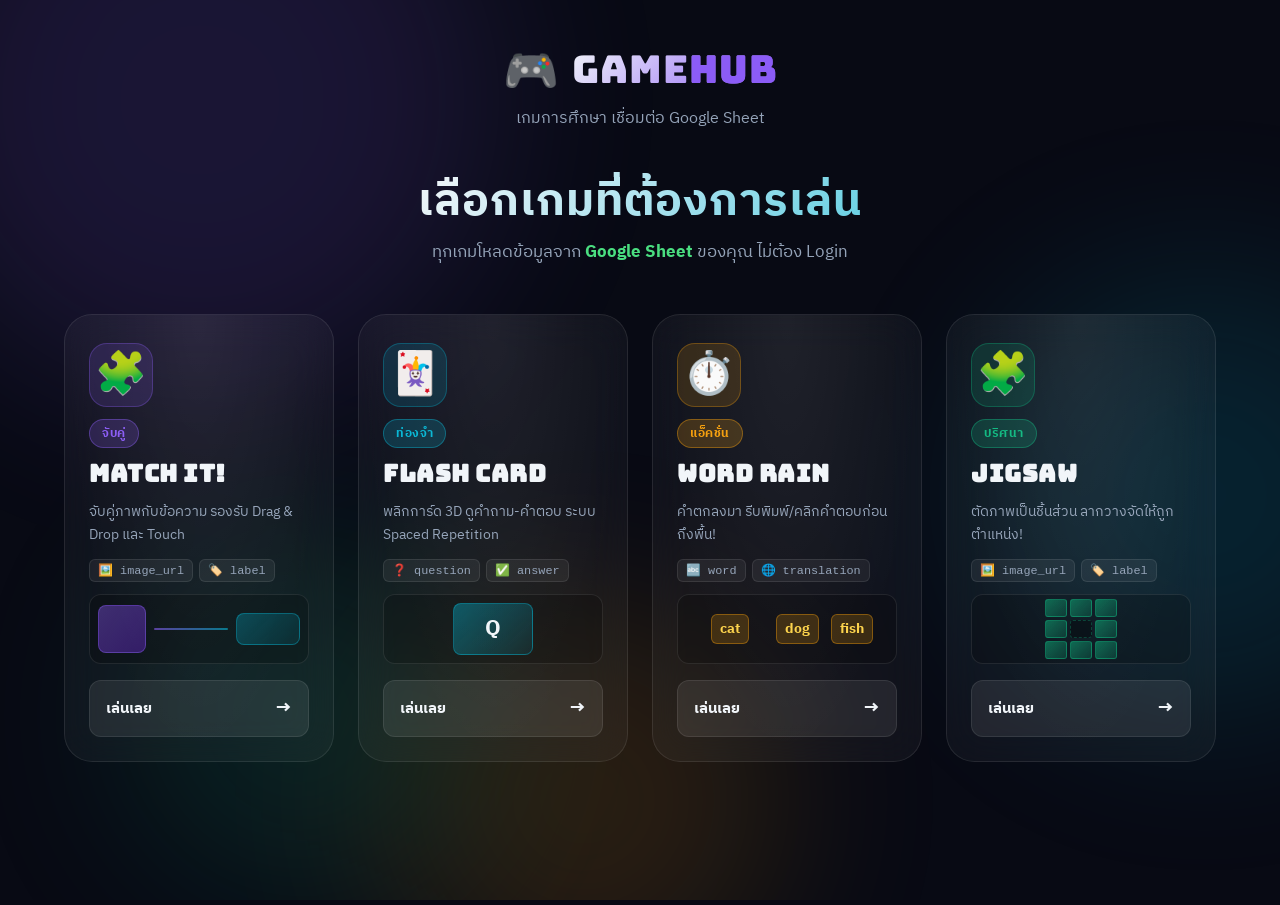
==== index.html @ a3cfdd0a "Initial commit: Educational Game Hub with 4 games connected to Google Sheets" ====
<!DOCTYPE html>
<html lang="th">
<head>
  <meta charset="UTF-8"/>
  <meta name="viewport" content="width=device-width, initial-scale=1.0"/>
  <title>🎮 Game Hub — เกมการศึกษา</title>
  <meta name="description" content="รวมเกมการศึกษาเชื่อมต่อ Google Sheet เล่นได้เลย ไม่ต้อง login"/>
  <link rel="preconnect" href="https://fonts.googleapis.com"/>
  <link rel="preconnect" href="https://fonts.gstatic.com" crossorigin/>
  <link href="https://fonts.googleapis.com/css2?family=Bungee&family=Orbitron:wght@700;900&family=IBM+Plex+Sans:wght@300;400;500;600;700&family=IBM+Plex+Sans+Thai:wght@300;400;500;600;700&display=swap" rel="stylesheet"/>
  <link rel="stylesheet" href="hub.css"/>
</head>
<body>

<div class="bg-orbs" aria-hidden="true">
  <div class="orb orb-1"></div>
  <div class="orb orb-2"></div>
  <div class="orb orb-3"></div>
  <div class="orb orb-4"></div>
</div>

<header class="hub-header">
  <div class="hub-header-inner">
    <div class="hub-logo">
      <span class="hub-logo-icon">🎮</span>
      <span class="hub-logo-text">Game<span class="accent">Hub</span></span>
    </div>
    <p class="hub-logo-sub">เกมการศึกษา เชื่อมต่อ Google Sheet</p>
  </div>
</header>

<main class="hub-main">

  <section class="hero">
    <h1 class="hero-title">เลือกเกมที่ต้องการเล่น</h1>
    <p class="hero-sub">ทุกเกมโหลดข้อมูลจาก <strong>Google Sheet</strong> ของคุณ ไม่ต้อง Login</p>
  </section>

  <section class="games-grid">

    <!-- Match It! -->
    <a href="match/" class="game-card" id="card-match">
      <div class="card-glow"></div>
      <div class="card-icon-wrap">
        <div class="card-icon">🧩</div>
        <div class="card-icon-bg"></div>
      </div>
      <div class="card-badge" style="--badge-color:#8b5cf6">จับคู่</div>
      <h2 class="card-title">Match It!</h2>
      <p class="card-desc">จับคู่ภาพกับข้อความ รองรับ Drag & Drop และ Touch</p>
      <div class="card-tags">
        <span class="tag">🖼️ image_url</span>
        <span class="tag">🏷️ label</span>
      </div>
      <div class="card-preview match-preview">
        <div class="prev-img-card"></div>
        <div class="prev-line"></div>
        <div class="prev-lbl-card"></div>
      </div>
      <div class="card-play-btn">เล่นเลย <span>→</span></div>
    </a>

    <!-- Flash Card -->
    <a href="flashcard/" class="game-card" id="card-flash">
      <div class="card-glow"></div>
      <div class="card-icon-wrap">
        <div class="card-icon">🃏</div>
        <div class="card-icon-bg"></div>
      </div>
      <div class="card-badge" style="--badge-color:#06b6d4">ท่องจำ</div>
      <h2 class="card-title">Flash Card</h2>
      <p class="card-desc">พลิกการ์ด 3D ดูคำถาม-คำตอบ ระบบ Spaced Repetition</p>
      <div class="card-tags">
        <span class="tag">❓ question</span>
        <span class="tag">✅ answer</span>
      </div>
      <div class="card-preview flash-preview">
        <div class="prev-flash-card">
          <div class="prev-flash-front">Q</div>
          <div class="prev-flash-back">A</div>
        </div>
      </div>
      <div class="card-play-btn">เล่นเลย <span>→</span></div>
    </a>

    <!-- Word Rain -->
    <a href="wordrain/" class="game-card" id="card-rain">
      <div class="card-glow"></div>
      <div class="card-icon-wrap">
        <div class="card-icon">⏱️</div>
        <div class="card-icon-bg"></div>
      </div>
      <div class="card-badge" style="--badge-color:#f59e0b">แอ็คชั่น</div>
      <h2 class="card-title">Word Rain</h2>
      <p class="card-desc">คำตกลงมา รีบพิมพ์/คลิกคำตอบก่อนถึงพื้น!</p>
      <div class="card-tags">
        <span class="tag">🔤 word</span>
        <span class="tag">🌐 translation</span>
      </div>
      <div class="card-preview rain-preview">
        <div class="rain-word rain-w1">cat</div>
        <div class="rain-word rain-w2">dog</div>
        <div class="rain-word rain-w3">fish</div>
      </div>
      <div class="card-play-btn">เล่นเลย <span>→</span></div>
    </a>

    <!-- Jigsaw -->
    <a href="jigsaw/" class="game-card" id="card-jigsaw">
      <div class="card-glow"></div>
      <div class="card-icon-wrap">
        <div class="card-icon">🧩</div>
        <div class="card-icon-bg"></div>
      </div>
      <div class="card-badge" style="--badge-color:#10b981">ปริศนา</div>
      <h2 class="card-title">Jigsaw</h2>
      <p class="card-desc">ตัดภาพเป็นชิ้นส่วน ลากวางจัดให้ถูกตำแหน่ง!</p>
      <div class="card-tags">
        <span class="tag">🖼️ image_url</span>
        <span class="tag">🏷️ label</span>
      </div>
      <div class="card-preview jigsaw-preview">
        <div class="jig-grid">
          <div class="jig-piece jig-p1"></div>
          <div class="jig-piece jig-p2"></div>
          <div class="jig-piece jig-p3"></div>
          <div class="jig-piece jig-p4"></div>
          <div class="jig-piece jig-p5 jig-empty"></div>
          <div class="jig-piece jig-p6"></div>
          <div class="jig-piece jig-p7"></div>
          <div class="jig-piece jig-p8"></div>
          <div class="jig-piece jig-p9"></div>
        </div>
      </div>
      <div class="card-play-btn">เล่นเลย <span>→</span></div>
    </a>

  </section>



</main>



</body>
</html>
---- hub.css ----
/* ================================================
   Game Hub — hub.css
   Dark Glassmorphism Hub Design
   ================================================ */

*, *::before, *::after { box-sizing: border-box; margin: 0; padding: 0; }

:root {
  --bg:       #080a14;
  --glass:    rgba(255,255,255,0.04);
  --glass2:   rgba(255,255,255,0.08);
  --border:   rgba(255,255,255,0.09);
  --text-1:   #f1f5f9;
  --text-2:   #94a3b8;
  --text-3:   #475569;
  --accent:   #8b5cf6;
  --c2:       #06b6d4;
  --c3:       #f59e0b;
  --c4:       #10b981;
  --radius:   20px;
  --trans:    0.3s cubic-bezier(0.4,0,0.2,1);
  --spring:   0.5s cubic-bezier(0.34,1.56,0.64,1);

  /* ── Fonts ── */
  --font-logo:  'Bungee', 'IBM Plex Sans Thai', sans-serif;
  --font-num:   'Orbitron', 'IBM Plex Sans', sans-serif;
  --font-ui:    'IBM Plex Sans Thai', 'IBM Plex Sans', sans-serif;
  --font-body:  'IBM Plex Sans Thai', 'IBM Plex Sans', sans-serif;
}

html { scroll-behavior: smooth; font-size: 16px; }
body {
  font-family: var(--font-body);
  background: var(--bg);
  color: var(--text-1);
  min-height: 100vh;
  overflow-x: hidden;
}

/* ── Orbs ── */
.bg-orbs { position: fixed; inset: 0; z-index: 0; pointer-events: none; overflow: hidden; }
.orb {
  position: absolute; border-radius: 50%;
  filter: blur(90px); opacity: 0.14;
  animation: orb-drift 14s ease-in-out infinite alternate;
}
.orb-1 { width:600px;height:600px;background:var(--accent);top:-200px;left:-100px;animation-duration:15s; }
.orb-2 { width:450px;height:450px;background:var(--c2);top:30%;right:-150px;animation-duration:18s;animation-delay:-6s; }
.orb-3 { width:400px;height:400px;background:var(--c3);bottom:-100px;left:30%;animation-duration:12s;animation-delay:-3s; }
.orb-4 { width:350px;height:350px;background:var(--c4);top:60%;left:10%;animation-duration:20s;animation-delay:-9s; }
@keyframes orb-drift {
  from { transform: translate(0,0) scale(1); }
  to   { transform: translate(50px,70px) scale(1.12); }
}

/* ── Header ── */
.hub-header {
  position: relative; z-index: 10;
  padding: 40px 24px 0;
  text-align: center;
}
.hub-header-inner { max-width: 900px; margin: 0 auto; }
.hub-logo {
  display: inline-flex; align-items: center; gap: 12px;
  font-family: var(--font-logo);
  font-size: clamp(1.8rem, 4vw, 2.4rem);
  letter-spacing: 1px;
}
.hub-logo-icon { font-size: clamp(2rem, 4vw, 2.8rem); animation: float 3s ease-in-out infinite alternate; }
@keyframes float {
  from { transform: translateY(0) rotate(-5deg); }
  to   { transform: translateY(-8px) rotate(5deg); }
}
.hub-logo-text {
  background: linear-gradient(135deg,#f1f5f9,var(--accent));
  -webkit-background-clip:text; -webkit-text-fill-color:transparent; background-clip:text;
}
.accent { color: var(--accent); -webkit-text-fill-color: var(--accent); }
.hub-logo-sub { color: var(--text-2); font-size: clamp(0.85rem, 2vw, 1rem); margin-top: 6px; font-family: var(--font-ui); }

/* ── Main ── */
.hub-main { position: relative; z-index: 1; max-width: 1200px; margin: 0 auto; padding: clamp(20px, 4vw, 40px) clamp(16px, 4vw, 24px) 80px; }

/* ── Hero ── */
.hero { text-align: center; margin-bottom: clamp(32px, 5vw, 48px); }
.hero-title {
  font-family: var(--font-logo);
  font-size: clamp(1.6rem, 4vw, 2.8rem);
  letter-spacing: 1px; line-height: 1.2; margin-bottom: 12px;
  background: linear-gradient(135deg,#f1f5f9 30%,var(--c2));
  -webkit-background-clip: text; -webkit-text-fill-color: transparent; background-clip: text;
}
.hero-sub { color: var(--text-2); font-size: clamp(0.9rem, 2vw, 1.05rem); }
.hero-sub strong { color: #4ade80; }

/* ── Games Grid ── */
.games-grid {
  display: grid;
  grid-template-columns: repeat(4, 1fr);
  gap: clamp(14px, 2vw, 24px);
  margin-bottom: 64px;
}

/* ── Game Card ── */
.game-card {
  position: relative;
  background: var(--glass);
  backdrop-filter: blur(20px); -webkit-backdrop-filter: blur(20px);
  border: 1px solid var(--border);
  border-radius: 28px;
  padding: 28px 24px 24px;
  text-decoration: none;
  color: var(--text-1);
  overflow: hidden;
  transition: transform var(--trans), border-color var(--trans), box-shadow var(--trans);
  animation: card-in 0.6s var(--spring) both;
  cursor: pointer;
  display: flex; flex-direction: column; gap: 12px;
}
.game-card:nth-child(1){animation-delay:0.05s}
.game-card:nth-child(2){animation-delay:0.15s}
.game-card:nth-child(3){animation-delay:0.25s}
.game-card:nth-child(4){animation-delay:0.35s}
@keyframes card-in {
  from { opacity:0; transform: translateY(40px) scale(0.95); }
  to   { opacity:1; transform: translateY(0) scale(1); }
}

.game-card:hover {
  transform: translateY(-8px) scale(1.02);
  border-color: rgba(139,92,246,0.5);
  box-shadow: 0 24px 60px rgba(0,0,0,0.5), 0 0 40px rgba(139,92,246,0.15);
}
#card-match:hover  { border-color: rgba(139,92,246,0.6); box-shadow: 0 24px 60px rgba(0,0,0,0.5), 0 0 40px rgba(139,92,246,0.25); }
#card-flash:hover  { border-color: rgba(6,182,212,0.6);  box-shadow: 0 24px 60px rgba(0,0,0,0.5), 0 0 40px rgba(6,182,212,0.25); }
#card-rain:hover   { border-color: rgba(245,158,11,0.6); box-shadow: 0 24px 60px rgba(0,0,0,0.5), 0 0 40px rgba(245,158,11,0.25); }
#card-jigsaw:hover { border-color: rgba(16,185,129,0.6); box-shadow: 0 24px 60px rgba(0,0,0,0.5), 0 0 40px rgba(16,185,129,0.25); }

/* Glow overlay */
.card-glow {
  position: absolute; inset: 0; border-radius: inherit;
  background: radial-gradient(ellipse at 50% 0%, rgba(255,255,255,0.06), transparent 70%);
  pointer-events: none;
}

/* Card Icon */
.card-icon-wrap { position: relative; width: 64px; height: 64px; }
.card-icon {
  font-size: 2.6rem; line-height: 64px; text-align: center;
  position: relative; z-index: 1;
  transition: transform var(--spring);
}

.game-card:hover .card-icon { transform: scale(1.2) rotate(-8deg); }
.card-icon-bg {
  position: absolute; inset: 0; border-radius: 18px;
  background: var(--glass2); border: 1px solid var(--border);
}
#card-match  .card-icon-bg { background: rgba(139,92,246,0.15); border-color: rgba(139,92,246,0.3); }
#card-flash  .card-icon-bg { background: rgba(6,182,212,0.15);  border-color: rgba(6,182,212,0.3); }
#card-rain   .card-icon-bg { background: rgba(245,158,11,0.15); border-color: rgba(245,158,11,0.3); }
#card-jigsaw .card-icon-bg { background: rgba(16,185,129,0.15); border-color: rgba(16,185,129,0.3); }

/* Badge */
.card-badge {
  display: inline-block; width: fit-content;
  background: color-mix(in srgb, var(--badge-color) 20%, transparent);
  color: var(--badge-color);
  border: 1px solid color-mix(in srgb, var(--badge-color) 40%, transparent);
  border-radius: 30px; padding: 3px 12px; font-size: 0.78rem; font-weight: 700;
  letter-spacing: 0.5px;
}

.card-title {
  font-family: var(--font-logo);
  font-size: clamp(1.1rem, 2vw, 1.5rem);
  letter-spacing: 0.5px; line-height: 1.2;
}
.card-desc  { color: var(--text-2); font-size: clamp(0.82rem, 1.5vw, 0.9rem); line-height: 1.6; flex: 1; font-family: var(--font-ui); }

/* Tags */
.card-tags { display: flex; gap: 6px; flex-wrap: wrap; }
.tag {
  font-size: 0.74rem; background: rgba(255,255,255,0.06);
  border: 1px solid var(--border); border-radius: 6px; padding: 3px 8px;
  color: var(--text-2); font-family: monospace;
}

/* Play Button */
.card-play-btn {
  display: flex; align-items: center; justify-content: space-between;
  background: var(--glass2); border: 1px solid var(--border);
  border-radius: 12px; padding: 12px 16px;
  font-weight: 700; font-size: 0.95rem;
  transition: all var(--trans);
  margin-top: 4px;
}
.card-play-btn span { font-size: 1.2rem; transition: transform var(--trans); }
.game-card:hover .card-play-btn { background: rgba(139,92,246,0.2); border-color: rgba(139,92,246,0.4); }
#card-flash:hover  .card-play-btn { background: rgba(6,182,212,0.2);  border-color: rgba(6,182,212,0.4); }
#card-rain:hover   .card-play-btn { background: rgba(245,158,11,0.2); border-color: rgba(245,158,11,0.4); }
#card-jigsaw:hover .card-play-btn { background: rgba(16,185,129,0.2); border-color: rgba(16,185,129,0.4); }
.game-card:hover .card-play-btn span { transform: translateX(5px); }

/* ── Preview Animations ── */
.card-preview {
  height: 70px; position: relative; overflow: hidden;
  border-radius: 12px; background: rgba(0,0,0,0.2);
  border: 1px solid var(--border);
  display: flex; align-items: center; justify-content: center;
}

/* Match preview */
.match-preview { gap: 8px; padding: 8px; }
.prev-img-card {
  width: 48px; height: 48px; border-radius: 8px;
  background: linear-gradient(135deg, rgba(139,92,246,0.4), rgba(109,40,217,0.4));
  border: 1px solid rgba(139,92,246,0.4);
}
.prev-line {
  flex: 1; height: 2px;
  background: linear-gradient(90deg, rgba(139,92,246,0.6), rgba(6,182,212,0.6));
  border-radius: 2px;
}
.prev-lbl-card {
  width: 64px; height: 32px; border-radius: 8px;
  background: linear-gradient(135deg, rgba(6,182,212,0.3), rgba(6,182,212,0.1));
  border: 1px solid rgba(6,182,212,0.4);
}

/* Flash preview */
.prev-flash-card {
  width: 80px; height: 52px; position: relative;
  transform-style: preserve-3d;
  animation: flip-preview 3s ease-in-out infinite;
}
@keyframes flip-preview {
  0%,40%  { transform: rotateY(0deg); }
  50%,90% { transform: rotateY(180deg); }
  100%    { transform: rotateY(360deg); }
}
.prev-flash-front, .prev-flash-back {
  position: absolute; inset: 0; border-radius: 8px;
  display: flex; align-items: center; justify-content: center;
  font-size: 1.4rem; font-weight: 800;
  backface-visibility: hidden; -webkit-backface-visibility: hidden;
}
.prev-flash-front { background: linear-gradient(135deg,rgba(6,182,212,0.4),rgba(6,182,212,0.1)); border: 1px solid rgba(6,182,212,0.4); }
.prev-flash-back  { background: linear-gradient(135deg,rgba(245,158,11,0.4),rgba(245,158,11,0.1)); border: 1px solid rgba(245,158,11,0.4); transform: rotateY(180deg); }

/* Rain preview */
.rain-preview { padding: 0; overflow: hidden; }
.rain-word {
  position: absolute; font-weight: 700; font-size: 0.85rem;
  background: rgba(245,158,11,0.2); border: 1px solid rgba(245,158,11,0.4);
  color: #fcd34d; border-radius: 6px; padding: 3px 8px;
  animation: fall-preview 2.5s linear infinite;
}
.rain-w1 { left: 15%; animation-delay: 0s;    animation-duration: 2.2s; }
.rain-w2 { left: 45%; animation-delay: -0.8s; animation-duration: 2.8s; }
.rain-w3 { left: 70%; animation-delay: -1.6s; animation-duration: 2s; }
@keyframes fall-preview {
  from { top: -20px; opacity:1; }
  to   { top: 80px;  opacity:0; }
}

/* Jigsaw preview */
.jigsaw-preview { padding: 8px; }
.jig-grid {
  display: grid; grid-template-columns: repeat(3,1fr); gap: 3px;
  width: 72px;
}
.jig-piece {
  height: 18px; border-radius: 3px;
  background: linear-gradient(135deg,rgba(16,185,129,0.5),rgba(16,185,129,0.2));
  border: 1px solid rgba(16,185,129,0.4);
  animation: jig-pulse 2s ease-in-out infinite alternate;
}
.jig-piece:nth-child(2){animation-delay:0.2s}
.jig-piece:nth-child(3){animation-delay:0.4s}
.jig-piece:nth-child(4){animation-delay:0.6s}
.jig-piece:nth-child(5){animation-delay:0.8s}
.jig-piece:nth-child(6){animation-delay:1s}
.jig-empty {
  background: rgba(0,0,0,0.3) !important;
  border: 1px dashed rgba(16,185,129,0.3) !important;
  animation: none !important;
}
@keyframes jig-pulse {
  from { opacity:0.5; }
  to   { opacity:1; }
}

/* ── Sheet Format Section ── */
.sheet-format-section { margin-top: 0; }
.section-title {
  font-family: var(--font-logo);
  font-size: clamp(1.1rem, 2.5vw, 1.4rem);
  letter-spacing: 0.5px;
  text-align: center; margin-bottom: 24px; color: var(--text-2);
}
.format-cards {
  display: grid;
  grid-template-columns: repeat(auto-fit,minmax(260px,1fr));
  gap: 16px;
}
.format-card {
  background: var(--glass); backdrop-filter: blur(12px);
  border: 1px solid var(--border); border-radius: 16px; padding: 16px 20px;
}
.format-game-name { font-weight: 700; font-size: 0.92rem; color: var(--text-2); margin-bottom: 10px; }
.format-table { width: 100%; border-collapse: collapse; font-size: 0.8rem; }
.format-table th {
  padding: 6px 10px; background: rgba(139,92,246,0.15);
  color: var(--accent); font-weight: 700; text-align: left;
  border-bottom: 1px solid var(--border);
}
.format-table td {
  padding: 5px 10px; color: var(--text-2);
  border-bottom: 1px solid rgba(255,255,255,0.04); font-size: 0.76rem;
  max-width: 180px; overflow: hidden; text-overflow: ellipsis; white-space: nowrap;
}

/* ── Footer ── */
.hub-footer {
  position: relative; z-index: 1;
  text-align: center; padding: 24px;
  border-top: 1px solid var(--border);
  color: var(--text-3); font-size: 0.85rem;
  font-family: var(--font-ui);
}

/* Home button (used in game pages) */
.home-btn {
  font-size: 1.4rem; text-decoration: none;
  transition: transform 0.2s;
  display: inline-block;
}
.home-btn:hover { transform: scale(1.2) rotate(-10deg); }

/* ── Responsive ── */

/* Large Desktop (1280px+) */
@media (min-width: 1280px) {
  .games-grid { grid-template-columns: repeat(4, 1fr); }
}

/* Desktop / Tablet Landscape (900px–1279px) */
@media (max-width: 1279px) and (min-width: 900px) {
  .games-grid { grid-template-columns: repeat(2, 1fr); }
  .card-preview { height: 60px; }
}

/* Tablet Portrait (600px–899px) */
@media (max-width: 899px) and (min-width: 600px) {
  .games-grid { grid-template-columns: repeat(2, 1fr); gap: 16px; }
  .hub-header { padding: 28px 24px 0; }
  .hero-title { font-size: 1.8rem; }
  .card-preview { height: 56px; }
  .format-cards { grid-template-columns: 1fr; }
}

/* Mobile (max 599px) */
@media (max-width: 599px) {
  .games-grid {
    grid-template-columns: 1fr;
    gap: 14px;
  }
  .hub-header { padding: 20px 16px 0; }
  .hub-main { padding: 20px 14px 60px; }
  .hub-logo { font-size: 1.5rem; gap: 8px; }
  .hub-logo-icon { font-size: 1.8rem; }
  .hero { margin-bottom: 24px; }
  .hero-title { font-size: 1.5rem; }
  .game-card { padding: 20px 18px 18px; border-radius: 20px; }
  .card-icon-wrap { width: 52px; height: 52px; }
  .card-icon { font-size: 2rem; line-height: 52px; }
  .card-preview { height: 52px; }
  .card-play-btn { padding: 10px 14px; font-size: 0.88rem; }
  .format-cards { grid-template-columns: 1fr; }
  .section-title { font-size: 1rem; }
}
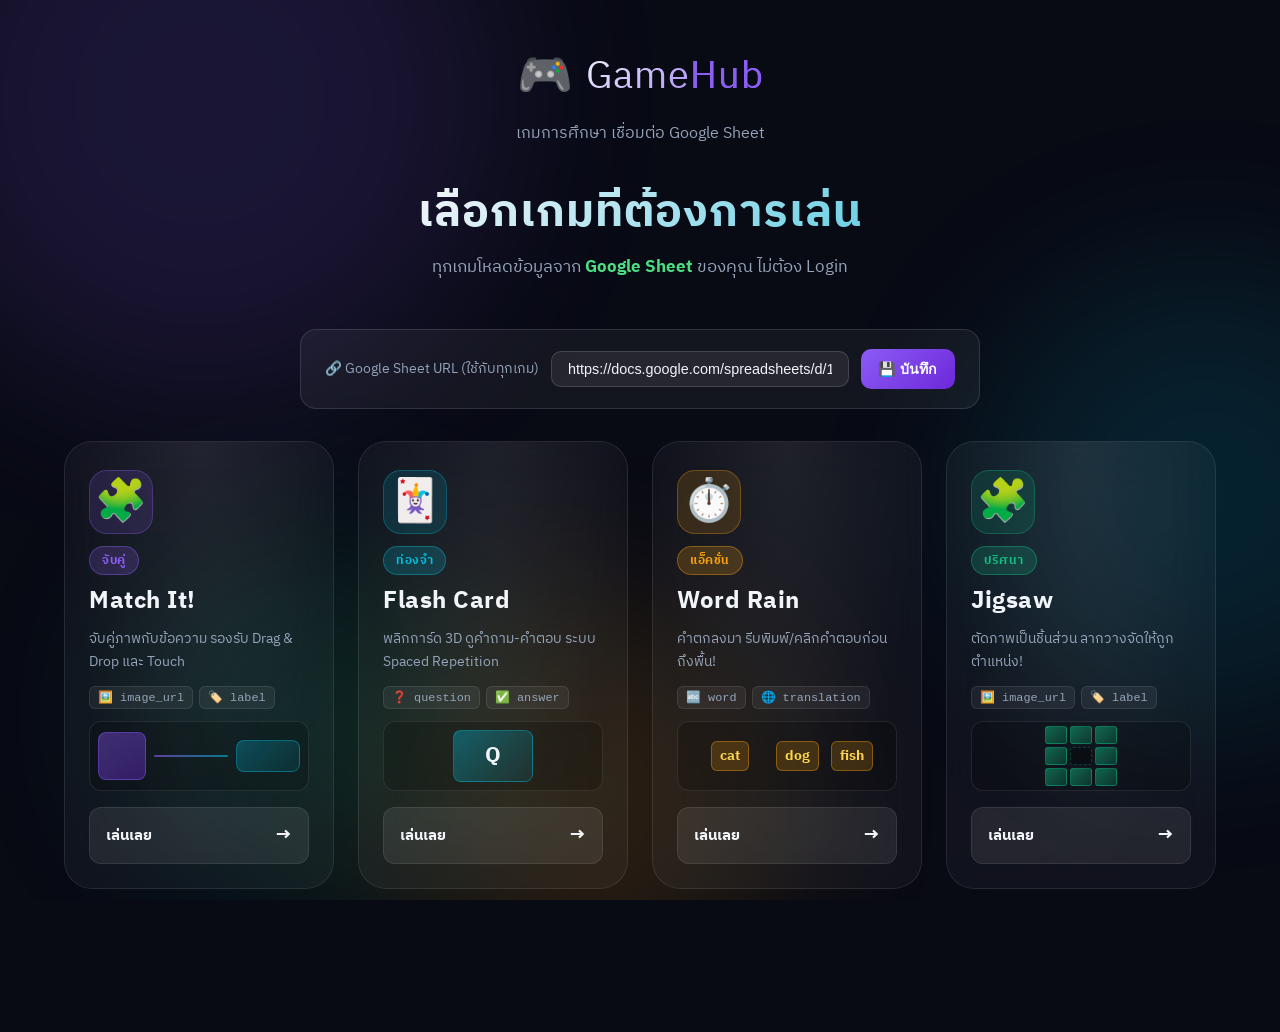
==== commit 6377ecf6: "feat: set per-game sheet tabs + default sheet URL hardcoded - match/ reads from 'match' tab (image_u" ====
--- a/index.html
+++ b/index.html
@@ -7,8 +7,50 @@
   <meta name="description" content="รวมเกมการศึกษาเชื่อมต่อ Google Sheet เล่นได้เลย ไม่ต้อง login"/>
   <link rel="preconnect" href="https://fonts.googleapis.com"/>
   <link rel="preconnect" href="https://fonts.gstatic.com" crossorigin/>
-  <link href="https://fonts.googleapis.com/css2?family=Bungee&family=Orbitron:wght@700;900&family=IBM+Plex+Sans:wght@300;400;500;600;700&family=IBM+Plex+Sans+Thai:wght@300;400;500;600;700&display=swap" rel="stylesheet"/>
+  <link href="https://fonts.googleapis.com/css2?family=IBM+Plex+Sans:wght@300;400;500;600;700&family=IBM+Plex+Sans+Thai:wght@300;400;500;600;700&display=swap" rel="stylesheet"/>
   <link rel="stylesheet" href="hub.css"/>
+  <style>
+    .hub-sheet-bar {
+      max-width: 680px;
+      margin: 0 auto 2rem;
+      background: rgba(255,255,255,0.05);
+      border: 1px solid rgba(255,255,255,0.12);
+      border-radius: 16px;
+      padding: 1.2rem 1.5rem;
+      display: flex;
+      gap: .75rem;
+      align-items: center;
+      flex-wrap: wrap;
+    }
+    .hub-sheet-bar label { font-size:.85rem; color:#94a3b8; white-space:nowrap; }
+    .hub-sheet-bar input {
+      flex: 1;
+      min-width: 0;
+      background: rgba(255,255,255,0.07);
+      border: 1px solid rgba(255,255,255,0.15);
+      border-radius: 10px;
+      padding: .55rem 1rem;
+      color: #f1f5f9;
+      font-size: .9rem;
+      outline: none;
+      transition: border-color .2s;
+    }
+    .hub-sheet-bar input:focus { border-color: #8b5cf6; }
+    .hub-sheet-save-btn {
+      background: linear-gradient(135deg,#8b5cf6,#6d28d9);
+      color:#fff;
+      border:none;
+      border-radius:10px;
+      padding:.55rem 1.1rem;
+      font-size:.88rem;
+      font-weight:600;
+      cursor:pointer;
+      white-space:nowrap;
+      transition:opacity .2s;
+    }
+    .hub-sheet-save-btn:hover { opacity:.85; }
+    .hub-sheet-status { font-size:.78rem; width:100%; color:#10b981; display:none; }
+  </style>
 </head>
 <body>
 
@@ -35,6 +77,14 @@
     <h1 class="hero-title">เลือกเกมที่ต้องการเล่น</h1>
     <p class="hero-sub">ทุกเกมโหลดข้อมูลจาก <strong>Google Sheet</strong> ของคุณ ไม่ต้อง Login</p>
   </section>
+
+  <!-- Global Sheet URL Bar -->
+  <div class="hub-sheet-bar" id="hub-sheet-bar">
+    <label for="hub-sheet-url">🔗 Google Sheet URL (ใช้กับทุกเกม)</label>
+    <input type="url" id="hub-sheet-url" placeholder="https://docs.google.com/spreadsheets/d/..." />
+    <button class="hub-sheet-save-btn" onclick="saveHubSheet()">💾 บันทึก</button>
+    <span class="hub-sheet-status" id="hub-sheet-status">✅ บันทึกแล้ว!</span>
+  </div>
 
   <section class="games-grid">
 
@@ -141,7 +191,29 @@
 
 </main>
 
-
+<script>
+  const GLOBAL_KEY = 'gamehub_sheet_url';
+  const DEFAULT_SHEET_URL = 'https://docs.google.com/spreadsheets/d/1oJ_AqoFXZ26APVuexjiQO6nK2GYDTiOVFeA5XYiTCk4/edit?gid=1784331278#gid=1784331278';
+
+  function saveHubSheet() {
+    const url = document.getElementById('hub-sheet-url').value.trim();
+    if (!url) return;
+    localStorage.setItem(GLOBAL_KEY, url);
+    const st = document.getElementById('hub-sheet-status');
+    st.style.display = 'block';
+    setTimeout(() => st.style.display = 'none', 2000);
+  }
+
+  // Restore on load — ถ้ายังไม่มีใน localStorage ให้ใช้ default URL
+  window.addEventListener('DOMContentLoaded', () => {
+    const saved = localStorage.getItem(GLOBAL_KEY) || DEFAULT_SHEET_URL;
+    document.getElementById('hub-sheet-url').value = saved;
+    // Auto-save default ถ้ายังไม่เคยบันทึก
+    if (!localStorage.getItem(GLOBAL_KEY)) {
+      localStorage.setItem(GLOBAL_KEY, DEFAULT_SHEET_URL);
+    }
+  });
+</script>
 
 </body>
 </html>
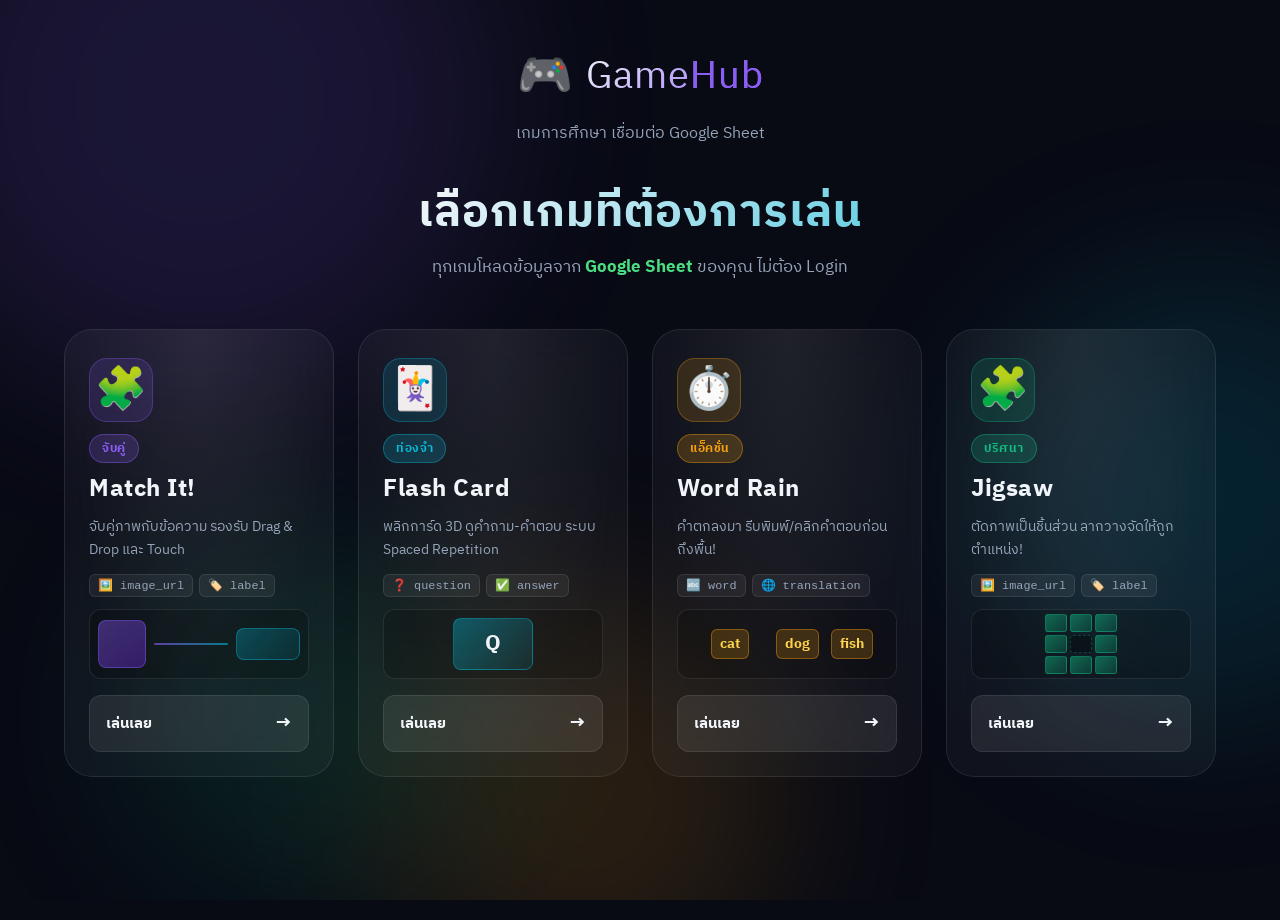
==== commit 00495947: "Remove global Google Sheet URL input section Removed the global Google Sheet URL input section from " ====
--- a/index.html
+++ b/index.html
@@ -78,13 +78,7 @@
     <p class="hero-sub">ทุกเกมโหลดข้อมูลจาก <strong>Google Sheet</strong> ของคุณ ไม่ต้อง Login</p>
   </section>
 
-  <!-- Global Sheet URL Bar -->
-  <div class="hub-sheet-bar" id="hub-sheet-bar">
-    <label for="hub-sheet-url">🔗 Google Sheet URL (ใช้กับทุกเกม)</label>
-    <input type="url" id="hub-sheet-url" placeholder="https://docs.google.com/spreadsheets/d/..." />
-    <button class="hub-sheet-save-btn" onclick="saveHubSheet()">💾 บันทึก</button>
-    <span class="hub-sheet-status" id="hub-sheet-status">✅ บันทึกแล้ว!</span>
-  </div>
+
 
   <section class="games-grid">
 
